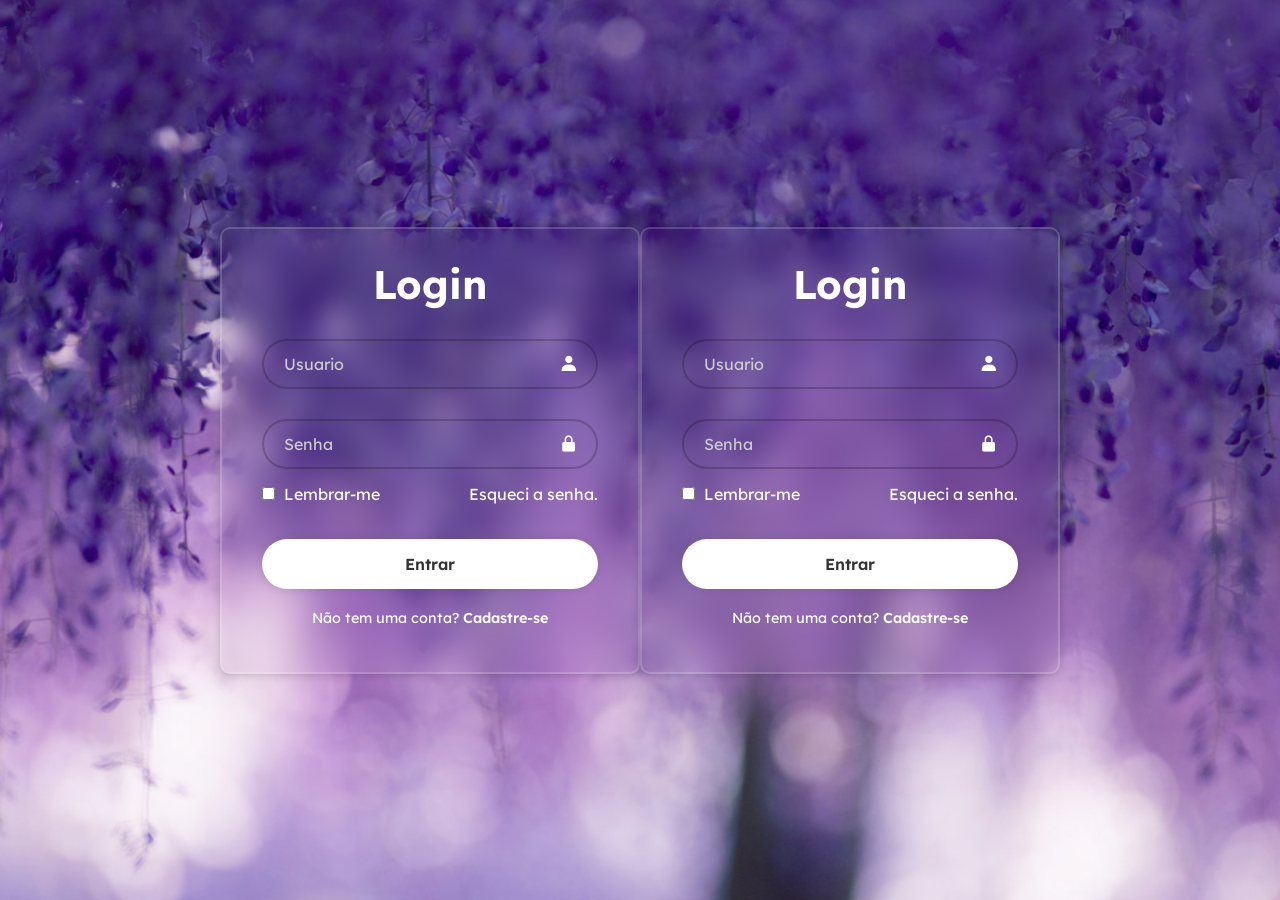
==== index.html @ 948d5c5e "Projeto de Tela de Login Atividade avaliativa proposta em sala de aula para aprofundamento e aperfei" ====
<!DOCTYPE html>
<html lang="pt-br">
<head>
    <meta charset="UTF-8">
    <meta name="viewport" content="width=device-width, initial-scale=1.0">
    <link href= 'https://unpkg.com/boxicons@2.1.4/css/boxicons.min.css' rel='stylesheet'>
    <link rel="stylesheet" href="style.css">
    <title>Login</title>
</head>
<body>
    <main class="container"> 
        <form>
            <h1>Login</h1>
            <div class="input-box"> 
                <input placeholder="Usuario" type="email">
                <i class='bx bxs-user'></i><!--  se no segundo bs tirar o s ele fica só a borda do icone-->
            </div>
            
            <div class="input-box">
                <input placeholder="Senha" type="password">
                <i class='bx bxs-lock-alt'></i>
            </div>

            <div class="lembraMe-senha">
                <label>
                    <input type="checkbox"> Lembrar-me
                </label>

                <a href="#">Esqueci a senha.</a>
            </div>

            <button type="submit" class="login-btn">Entrar</button>

            <div class="cadastro">
                <p>Não tem uma conta? <a href="#">Cadastre-se</a></p>
            </div>

        </form>

    </main>

</body>
</html><!DOCTYPE html>
<html lang="pt-br">
<head>
    <meta charset="UTF-8">
    <meta name="viewport" content="width=device-width, initial-scale=1.0">
    <link href= 'https://unpkg.com/boxicons@2.1.4/css/boxicons.min.css' rel='stylesheet'>
    <link rel="stylesheet" href="style.css">
    <title>Login</title>
</head>
<body>
    <main class="container"> 
        <form>
            <h1>Login</h1>
            <div class="input-box"> 
                <input placeholder="Usuario" type="email">
                <i class='bx bxs-user'></i><!--  se no segundo bs tirar o s ele fica só a borda do icone-->
            </div>
            
            <div class="input-box">
                <input placeholder="Senha" type="password">
                <i class='bx bxs-lock-alt'></i>
            </div>

            <div class="lembraMe-senha">
                <label>
                    <input type="checkbox"> Lembrar-me
                </label>

                <a href="#">Esqueci a senha.</a>
            </div>

            <button type="submit" class="login-btn">Entrar</button>

            <div class="cadastro">
                <p>Não tem uma conta? <a href="#">Cadastre-se</a></p>
            </div>

        </form>

    </main>

</body>
</html>
---- style.css ----
@import url("https://fonts.googleapis.com/css2?family=Lexend:wght@100..900&display=swap");

* {
    margin: 0;
    padding: 0;
    box-sizing: border-box;
    font-family: "Lexend", sans-serif;
}

body {
    display: flex;
    justify-content: center;
    align-items: center;
    min-height: 100vh;
    background: url("img/lavanda.jpg");
    background-size: cover;
    background-position: center;
}

.container {
    width: 420px;
    background-color: transparent;
    border: 2px solid #ffffff2d;
    border-radius: 10px;
    color: #fff;
    padding: 30px 40px;
    box-shadow: 0 0 10px rgba(0, 0, 0, 0.2);
    backdrop-filter: blur(15px);

    & h1 {
        font-size: 2.5rem; /* 1rem == 16px */
        text-align: center;
    }

    & .input-box {
        position: relative;
        width: 100%;
        height: 50px;
        margin: 30px 0;

        & input {
            position: absolute;
            width: 100%;
            height: 100%;

            background-color: transparent;
            border: 2px solid rgba(0, 0, 0, 0.2);
            border-radius: 40px;
            outline: none;
            font-size: 1rem;
            color: #fff;
            padding: 20px 45px 20px 20px;
        }

        & input::placeholder {
            color: #cccccc;
        }

        & i{
            position: absolute;
            right: 20px;
            top: 50%;
            transform: translateY(-50%);
            font-size: 1.2rem;
        }
    }

    & .lembraMe-senha{
        display: flex;
        justify-content: space-between;
        margin: -15px 0 15px; 

        & label input{
            accent-color: #fff;
            margin-right: 5px;
        }

        & a{
            text-decoration: none;
            color: #fff;
        }

        & a:hover{
            text-decoration: underline;
        }
    }

    & .login-btn{
        width: 100%;
        height: 50px;
        background-color: #fff;
        border: none;
        outline: none;
        border-radius: 40px;
        cursor: pointer;
        font-size: 1rem;
        color: #333;
        font-weight: 600;
        box-shadow: 0 0 10px rgba(0, 0, 0, 0.1);
        margin-top: 20px;
    }

    & .login-btn:hover{
        background-color: transparent;
        border: 2px solid  rgba(0, 0, 0, 0.2);
        color: #fff;
        transition: 0.5s;
    }

    & .cadastro{
        font-size: 0.9rem;
        text-align: center;
        margin: 20px 0 15px;

        & a{
            text-decoration: none;
            color: #fff;
            font-weight: 560;
        }

        & a:hover{
            text-decoration: underline;
        }
    }
}
---- style.css ----
@import url("https://fonts.googleapis.com/css2?family=Lexend:wght@100..900&display=swap");

* {
    margin: 0;
    padding: 0;
    box-sizing: border-box;
    font-family: "Lexend", sans-serif;
}

body {
    display: flex;
    justify-content: center;
    align-items: center;
    min-height: 100vh;
    background: url("img/lavanda.jpg");
    background-size: cover;
    background-position: center;
}

.container {
    width: 420px;
    background-color: transparent;
    border: 2px solid #ffffff2d;
    border-radius: 10px;
    color: #fff;
    padding: 30px 40px;
    box-shadow: 0 0 10px rgba(0, 0, 0, 0.2);
    backdrop-filter: blur(15px);

    & h1 {
        font-size: 2.5rem; /* 1rem == 16px */
        text-align: center;
    }

    & .input-box {
        position: relative;
        width: 100%;
        height: 50px;
        margin: 30px 0;

        & input {
            position: absolute;
            width: 100%;
            height: 100%;

            background-color: transparent;
            border: 2px solid rgba(0, 0, 0, 0.2);
            border-radius: 40px;
            outline: none;
            font-size: 1rem;
            color: #fff;
            padding: 20px 45px 20px 20px;
        }

        & input::placeholder {
            color: #cccccc;
        }

        & i{
            position: absolute;
            right: 20px;
            top: 50%;
            transform: translateY(-50%);
            font-size: 1.2rem;
        }
    }

    & .lembraMe-senha{
        display: flex;
        justify-content: space-between;
        margin: -15px 0 15px; 

        & label input{
            accent-color: #fff;
            margin-right: 5px;
        }

        & a{
            text-decoration: none;
            color: #fff;
        }

        & a:hover{
            text-decoration: underline;
        }
    }

    & .login-btn{
        width: 100%;
        height: 50px;
        background-color: #fff;
        border: none;
        outline: none;
        border-radius: 40px;
        cursor: pointer;
        font-size: 1rem;
        color: #333;
        font-weight: 600;
        box-shadow: 0 0 10px rgba(0, 0, 0, 0.1);
        margin-top: 20px;
    }

    & .login-btn:hover{
        background-color: transparent;
        border: 2px solid  rgba(0, 0, 0, 0.2);
        color: #fff;
        transition: 0.5s;
    }

    & .cadastro{
        font-size: 0.9rem;
        text-align: center;
        margin: 20px 0 15px;

        & a{
            text-decoration: none;
            color: #fff;
            font-weight: 560;
        }

        & a:hover{
            text-decoration: underline;
        }
    }
}
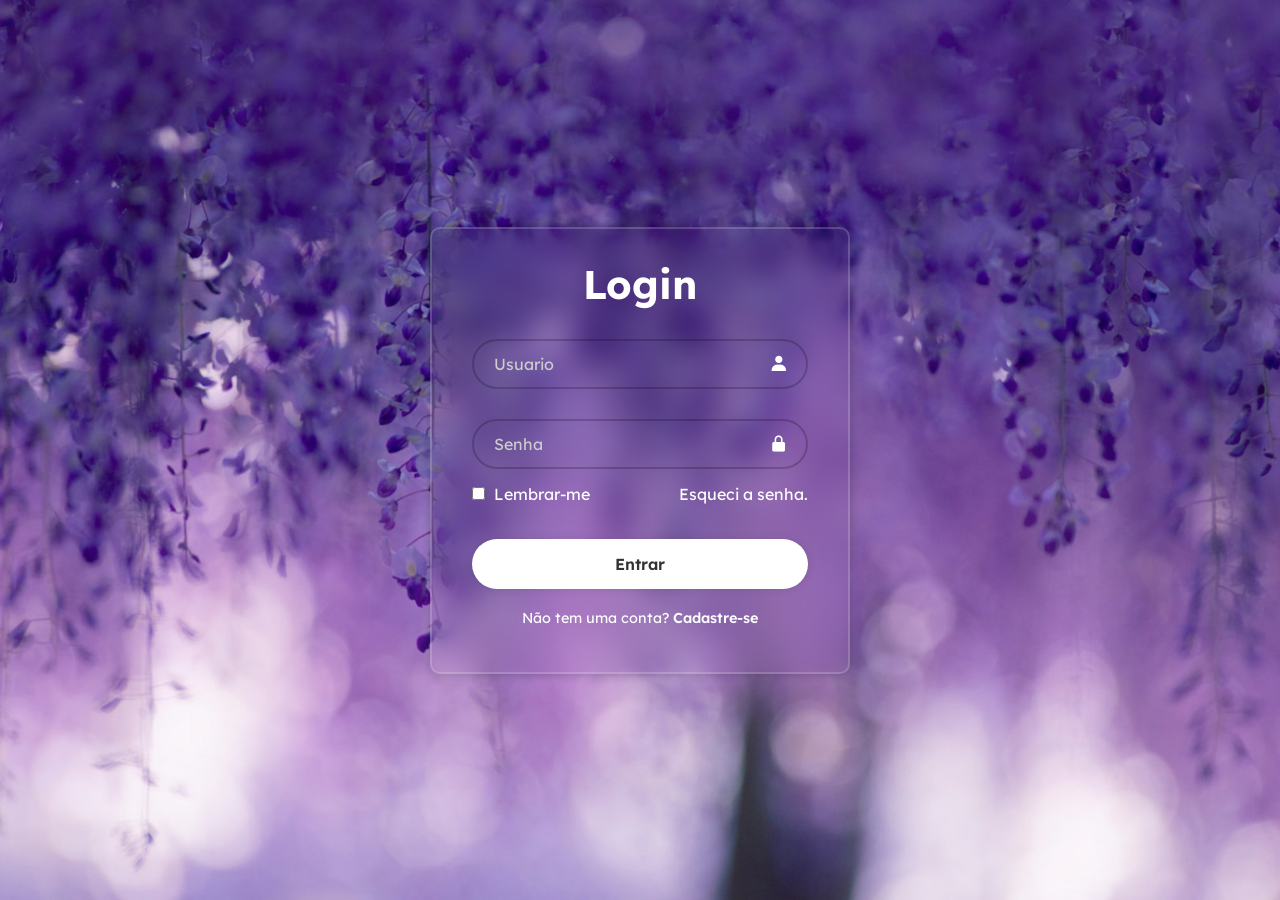
==== commit 746154fd: "Fix HTML structure and remove duplicates" ====
--- a/index.html
+++ b/index.html
@@ -40,46 +40,3 @@
     </main>
 
 </body>
-</html><!DOCTYPE html>
-<html lang="pt-br">
-<head>
-    <meta charset="UTF-8">
-    <meta name="viewport" content="width=device-width, initial-scale=1.0">
-    <link href= 'https://unpkg.com/boxicons@2.1.4/css/boxicons.min.css' rel='stylesheet'>
-    <link rel="stylesheet" href="style.css">
-    <title>Login</title>
-</head>
-<body>
-    <main class="container"> 
-        <form>
-            <h1>Login</h1>
-            <div class="input-box"> 
-                <input placeholder="Usuario" type="email">
-                <i class='bx bxs-user'></i><!--  se no segundo bs tirar o s ele fica só a borda do icone-->
-            </div>
-            
-            <div class="input-box">
-                <input placeholder="Senha" type="password">
-                <i class='bx bxs-lock-alt'></i>
-            </div>
-
-            <div class="lembraMe-senha">
-                <label>
-                    <input type="checkbox"> Lembrar-me
-                </label>
-
-                <a href="#">Esqueci a senha.</a>
-            </div>
-
-            <button type="submit" class="login-btn">Entrar</button>
-
-            <div class="cadastro">
-                <p>Não tem uma conta? <a href="#">Cadastre-se</a></p>
-            </div>
-
-        </form>
-
-    </main>
-
-</body>
-</html>
